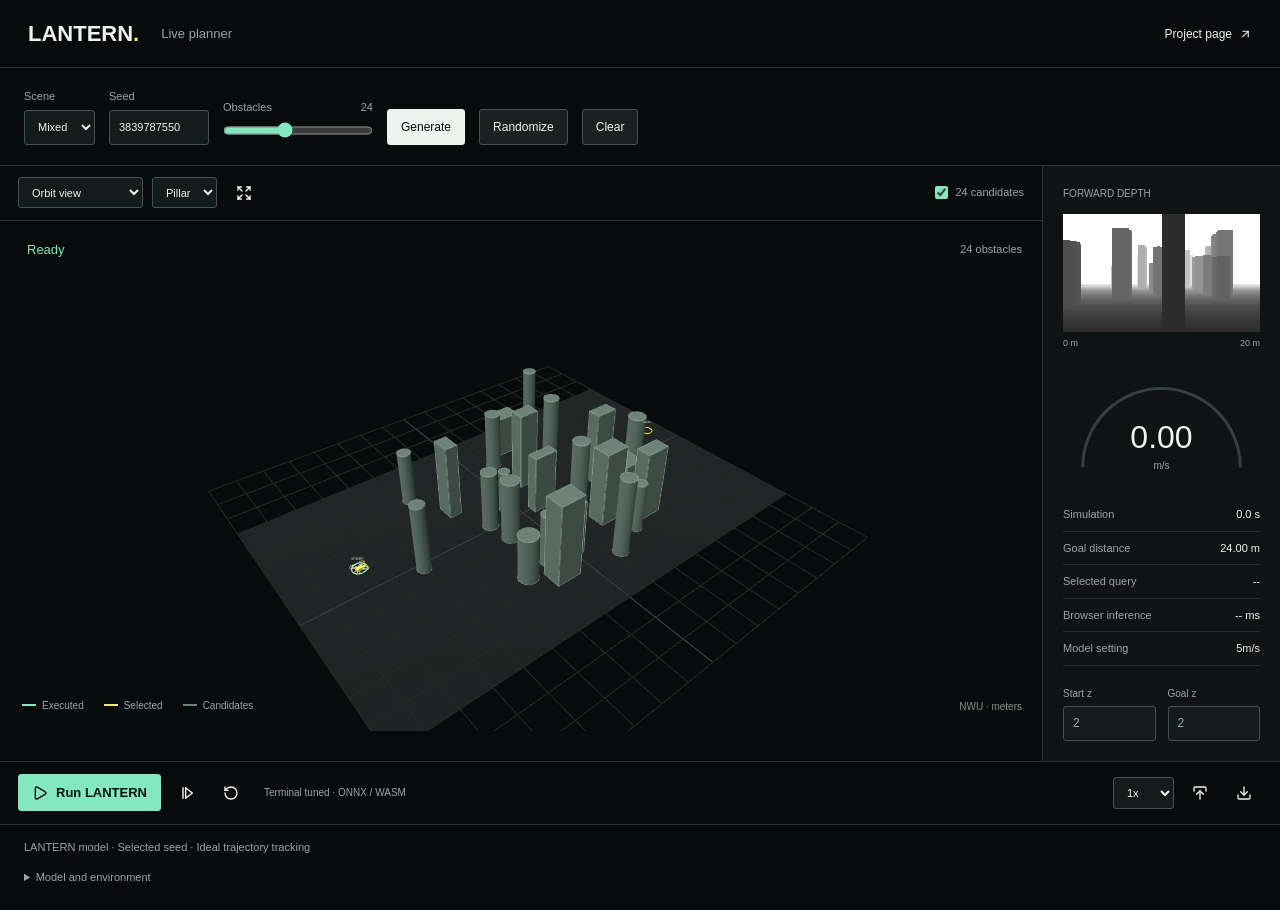
==== demo.html @ 8ce6b101 "Add anonymous LANTERN project page and live planner" ====
<!doctype html>
<html lang="en">
<head>
  <meta charset="utf-8">
  <meta name="viewport" content="width=device-width, initial-scale=1">
  <meta name="theme-color" content="#080b0b">
  <title>LANTERN | Live Planner</title>
  <link rel="icon" href="assets/favicon.png">
  <link rel="stylesheet" href="demo.css">
  <script type="importmap">{"imports":{"three":"./assets/vendor/three.module.js"}}</script>
  <script src="demo.js?v=compact-selected-20261112" type="module"></script>
</head>
<body>
  <header class="demo-header">
    <a href="index.html" target="_top">LANTERN<span>.</span></a>
    <span>Live planner</span>
    <a class="project-link" href="index.html#demo" target="_top">Project page <img src="assets/arrow-up-right.svg" alt=""></a>
  </header>
  <main class="sandbox">
    <div class="generator">
      <label>Scene<select id="scene-kind"><option value="pillar">Pillars</option><option value="box">Boxes</option><option value="wall">Walls</option><option value="mixed" selected>Mixed</option></select></label>
      <label class="seed-field">Seed<input id="scene-seed" type="number" min="0" max="4294967295" step="1" value="42"></label>
      <label class="count-field">Obstacles <output id="count-label" for="obstacle-count">24</output><input id="obstacle-count" type="range" min="0" max="60" step="1" value="24"></label>
      <button type="button" id="generate">Generate</button>
      <button type="button" id="randomize" title="Choose a seed screened by actual arrival and stopping" disabled>Randomize</button>
      <button type="button" id="clear">Clear</button>
    </div>
    <div class="workspace">
      <div class="scene-column">
        <div class="editor-bar">
          <label class="mode-field"><span class="sr-only">Edit mode</span><select id="edit-mode" aria-label="Edit mode"><option value="orbit">Orbit view</option><option value="add">Add obstacle</option><option value="move">Move object</option><option value="erase">Remove obstacle</option><option value="start">Set start</option><option value="goal">Set goal</option></select></label>
          <label id="shape-field"><span class="sr-only">Obstacle shape</span><select id="obstacle-shape" aria-label="Obstacle shape"><option value="pillar">Pillar</option><option value="box">Box</option><option value="wall">Wall</option></select></label>
          <button type="button" class="icon-button" id="top-view" aria-label="Top view" title="Top view"><img src="assets/expand.svg" alt=""></button>
          <label class="candidate-toggle"><input type="checkbox" id="show-candidates" checked>24 candidates</label>
        </div>
        <div id="viewport" aria-label="Editable obstacle scene" role="region">
          <div class="scene-label"><span id="run-status" role="status" aria-live="polite">Loading model...</span><span id="obstacle-total">24 obstacles</span></div>
          <div class="scene-legend"><span><i class="mint"></i>Executed</span><span><i class="yellow"></i>Selected</span><span><i class="gray"></i>Candidates</span></div>
          <div class="axis-label">NWU · meters</div>
          <div class="scene-error" id="scene-error" role="alert" hidden></div>
        </div>
      </div>
      <aside>
        <div class="depth-section"><h2>FORWARD DEPTH</h2><canvas id="depth" width="160" height="96" aria-label="Depth rendered from the current generated scene" role="img"></canvas><div class="depth-scale"><span>0 m</span><span>20 m</span></div></div>
        <div class="telemetry">
          <div class="speed-meter"><svg viewBox="0 0 200 118" aria-hidden="true"><path class="gauge-track" d="M 20 100 A 80 80 0 0 1 180 100"/><path id="speed-arc" d="M 20 100 A 80 80 0 0 1 180 100" pathLength="100"/></svg><p><strong id="speed">0.00</strong><span>m/s</span></p></div>
          <dl><div><dt>Simulation</dt><dd><span id="sim-time">0.0</span> s</dd></div><div><dt>Goal distance</dt><dd><span id="goal-distance">24.00</span> m</dd></div><div><dt>Selected query</dt><dd id="selected-query">--</dd></div><div><dt>Browser inference</dt><dd><span id="inference-ms">--</span> ms</dd></div><div><dt>Model setting</dt><dd>5m/s</dd></div></dl>
        </div>
        <div class="height-fields"><label>Start z<input id="start-height" type="number" min=".3" max="6" step=".1" value="2"></label><label>Goal z<input id="goal-height" type="number" min=".3" max="6" step=".1" value="2"></label></div>
      </aside>
    </div>
    <div class="run-bar">
      <button class="run-button" id="run" type="button" disabled><img src="assets/play.svg" alt=""><span>Run LANTERN</span></button>
      <button type="button" class="icon-button" id="step" aria-label="Advance one planning step" title="Advance one planning step" disabled><img src="assets/step-forward.svg" alt=""></button>
      <button type="button" class="icon-button" id="reset" aria-label="Reset run" title="Reset run"><img src="assets/rotate-ccw.svg" alt=""></button>
      <span class="model-label" id="model-label">Model loading</span>
      <label class="rate-field"><span class="sr-only">Simulation rate</span><select id="simulation-rate" aria-label="Simulation rate"><option value=".5">0.5x</option><option value="1" selected>1x</option><option value="2">2x</option></select></label>
      <button type="button" class="icon-button" id="import" aria-label="Import scene" title="Import scene"><img class="upload-icon" src="assets/download.svg" alt=""></button>
      <input id="scene-file" type="file" accept=".json,application/json" hidden>
      <button type="button" class="icon-button" id="export" aria-label="Download scene and run" title="Download scene and run"><img src="assets/download.svg" alt=""></button>
    </div>
  </main>
  <p class="sandbox-note">LANTERN model · <span id="scene-selection">Custom scene</span> · Ideal trajectory tracking</p>
  <details class="model-details"><summary>Model and environment</summary>
    <p>Randomize uses success-screened demo seeds. Other obstacle counts are screened with live inference before display. These selected examples are separate from the paper's benchmarks. Manually entered seeds and edited scenes are unscreened.</p>
    <p>The publication weights run locally with web terminal tuning in ONNX Runtime Web. Terminal queries retain the 5 m / 2 m activation range and use zero control residual. Each step renders a new 160 x 96 axial-depth image (90 x 60 degree field of view, 20 m range) and predicts 24 trajectory endpoints and costs. The minimum predicted cost selects the executable quintic curve. The scene is editable; no recorded flight is used.</p>
    <p>Tracking follows the analytic trajectory reference at 10 Hz, without rigid-body dynamics, sensor noise or transport delay. Collision uses a 0.22 m vehicle radius. Arrival requires 3D error at most 0.1 m and speed at most 0.2m/s for 0.5 s. Runs stop on collision, scene exit or a 40 s timeout. These interactive scenes are separate from the paper's physical simulation and evaluation results.</p>
    <p>Checkpoint SHA-256: <code>9707db065961831e109527476ceb8eb78164b16fd3e5cf58875189e066dae13b</code></p>
    <a href="assets/planner-metadata.json" target="_blank" rel="noopener">Model metadata</a>
  </details>
  <noscript>JavaScript is required to run the planner.</noscript>
</body>
</html>
---- demo.css ----
:root{color-scheme:dark;--bg:#080b0b;--panel:#0f1313;--line:#293131;--muted:#9aa5a5;--text:#eff2ee;--mint:#83e7c0;--yellow:#f3e86a}
*{box-sizing:border-box}
body{margin:0;background:var(--bg);color:var(--text);font:13px/1.5 Arial,Helvetica,sans-serif;letter-spacing:0}
button,input,select{font:inherit;color:inherit;letter-spacing:0}
button,select{cursor:pointer}
button{border:1px solid #475353;background:#192121;border-radius:3px;padding:8px 13px;min-height:36px}
button:hover{background:#273131;border-color:#a1b0ab}
button:disabled{opacity:.4;cursor:wait}
button:focus-visible,select:focus-visible,input:focus-visible,a:focus-visible{outline:2px solid var(--yellow);outline-offset:3px}
select,input[type=number]{background:#131b1b;border:1px solid #475353;border-radius:3px;padding:7px 9px;min-height:35px;max-width:100%}
input[type=range],input[type=checkbox]{accent-color:var(--mint)}
input[type=range]{width:100%;margin:0;height:19px}
a{color:inherit;text-decoration:none}
img{width:16px;height:16px}
.demo-header{height:68px;display:flex;align-items:center;gap:22px;padding-inline:28px;border-bottom:1px solid var(--line)}
.demo-header>a:first-child{font-size:22px;font-weight:bold}
.demo-header>a:first-child span{color:var(--yellow)}
.demo-header>span{color:var(--muted)}
.project-link{margin-left:auto;display:flex;gap:7px;align-items:center;font-size:12px}
.project-link img{width:13px}
.sandbox{max-width:1600px;margin:auto}
.generator{padding:20px 24px;display:flex;gap:14px;align-items:end;border-bottom:1px solid var(--line)}
.generator label{display:flex;flex-direction:column;gap:5px;font-size:11px;color:var(--muted)}
.generator select,.generator input{color:var(--text)}
.seed-field{width:100px}
.count-field{width:150px;display:grid!important;grid-template-columns:1fr auto}
.count-field input{grid-column:1/3;margin-bottom:5px}
.generator button{font-size:12px}
#generate{background:var(--text);border-color:var(--text);color:#080b0b}
.workspace{display:grid;grid-template-columns:minmax(0,1fr) 238px}
.scene-column{min-width:0}
.editor-bar{height:55px;padding:9px 18px;display:flex;align-items:center;gap:9px;border-bottom:1px solid var(--line)}
.editor-bar select{font-size:11px;padding-block:5px;min-height:31px}
.candidate-toggle{margin-left:auto;white-space:nowrap;color:var(--muted);font-size:11px;display:flex;align-items:center;gap:5px}
.icon-button{width:36px;height:36px;min-height:36px;padding:9px;display:grid;place-items:center;flex:none;background:transparent;border-color:transparent}
.icon-button:hover{border-color:#475353}
.icon-button img{display:block}
#viewport{height:510px;position:relative;overflow:hidden;touch-action:none;background:#080b0b}
#viewport>canvas{display:block;width:100%;height:100%;position:absolute;inset:0}
.scene-label{position:absolute;left:20px;right:20px;top:16px;display:flex;justify-content:space-between;align-items:center;gap:12px;z-index:1;pointer-events:none}
#run-status{background:#080b0bdd;padding:3px 7px;color:var(--mint)}
#run-status[data-result=collision],#run-status[data-result=error]{color:#ff9b91}
#obstacle-total{color:var(--muted);font-size:11px}
.scene-legend{position:absolute;left:22px;bottom:18px;display:flex;gap:20px;z-index:1;font-size:10px;color:var(--muted);pointer-events:none}
.scene-legend span{display:flex;align-items:center;gap:6px}
.scene-legend i{display:inline-block;width:14px;height:2px}
.mint{background:var(--mint)}.yellow{background:var(--yellow)}.gray{background:#727f7b}
.axis-label{position:absolute;right:20px;bottom:17px;color:#84928c;font-size:10px;pointer-events:none}
.scene-error{position:absolute;left:20px;right:20px;top:70px;padding:15px;background:#2e1b18;border:1px solid #955e54;color:#ffd9d3;z-index:2;overflow-wrap:anywhere}
aside{background:var(--panel);border-left:1px solid var(--line);padding:20px;display:flex;flex-direction:column}
h2{font-size:10px;font-weight:400;color:var(--muted);margin:0 0 13px;letter-spacing:0}
#depth{display:block;width:100%;height:auto;aspect-ratio:5/3;image-rendering:pixelated;background:#000}
.depth-scale{display:flex;justify-content:space-between;font-size:9px;color:var(--muted);margin-top:5px}
.speed-meter{position:relative;height:122px;margin-top:18px}
.speed-meter svg{width:100%;height:118px}
.speed-meter path{fill:none;stroke-width:3}
.gauge-track{stroke:#354140}
#speed-arc{stroke:var(--mint);stroke-dasharray:0 100}
.speed-meter p{position:absolute;inset:52px 0 auto;margin:0;text-align:center}
.speed-meter strong{display:block;font-size:32px;line-height:1.1;font-weight:400;font-variant-numeric:tabular-nums}
.speed-meter p span{font-size:10px;color:var(--muted)}
dl{margin:8px 0 0;font-size:11px}
dl>div{display:flex;justify-content:space-between;align-items:baseline;gap:5px;padding:8px 0;border-bottom:1px solid #252e2c}
dt{color:var(--muted)}dd{margin:0;font-variant-numeric:tabular-nums}
.height-fields{margin-top:auto;padding-top:20px;display:flex;gap:12px}
.height-fields label{display:flex;flex:1;min-width:0;flex-direction:column;gap:5px;font-size:10px;color:var(--muted)}
.height-fields input{width:100%;font-size:12px}
.run-bar{border-top:1px solid var(--line);border-bottom:1px solid var(--line);min-height:64px;padding:12px 18px;display:flex;align-items:center;gap:8px}
.run-button{display:flex;align-items:center;gap:8px;background:var(--mint);color:#07110d;border-color:var(--mint);font-weight:bold;min-width:141px;justify-content:center}
.run-button:hover{background:#a2f4d7}
.run-button img{filter:invert(1)}
.model-label{font-size:10px;color:var(--muted);margin-left:7px}
.rate-field{margin-left:auto}
.rate-field select{font-size:11px;min-height:32px}
.upload-icon{transform:rotate(180deg)}
#step img{filter:invert(1)}
.sandbox-note{margin:14px 24px;color:var(--muted);font-size:11px}
.model-details{margin:0 24px 24px;color:var(--muted);max-width:900px;font-size:11px}
.model-details summary{cursor:pointer;width:fit-content}
.model-details p{line-height:1.8}
.model-details code{overflow-wrap:anywhere;font-size:10px}
.model-details a{text-decoration:underline}
.sr-only{position:absolute;width:1px;height:1px;padding:0;margin:-1px;overflow:hidden;clip:rect(0,0,0,0);white-space:nowrap;border:0}
body.embedded .demo-header{display:none}
body.embedded #viewport{height:475px}
@media(min-width:1600px){#viewport{height:620px}}
@media(max-width:800px){
  .workspace{grid-template-columns:minmax(0,1fr) 190px}
  aside{padding:15px}.generator{padding:16px;gap:10px;flex-wrap:wrap}
  .count-field{width:130px}.model-label{max-width:180px}
  .editor-bar{padding-inline:10px;gap:4px}.candidate-toggle{font-size:10px;gap:2px}
}
@media(max-width:600px){
  .demo-header{height:58px;padding-inline:16px;gap:13px}
  .demo-header>a:first-child{font-size:19px}.demo-header>span{font-size:11px}.project-link{font-size:10px}
  .generator{gap:10px;padding:14px}.generator label{font-size:10px}
  .generator select{font-size:12px}.seed-field{width:85px}.count-field{width:112px}
  .generator button{padding:7px 13px;min-height:33px;font-size:11px}
  .workspace{grid-template-columns:1fr}
  #viewport,body.embedded #viewport{height:350px}
  .editor-bar{height:53px;padding:8px 10px;flex-wrap:nowrap}
  .editor-bar select{max-width:127px;font-size:10px;padding-inline:5px}
  #shape-field select{max-width:72px}.editor-bar .icon-button{width:29px;min-height:29px;height:29px;padding:6px}
  .candidate-toggle{font-size:9px;gap:1px}.candidate-toggle input{width:12px;height:12px}
  .scene-label{left:12px;right:12px;top:12px;font-size:11px}.scene-legend{left:15px;gap:12px;font-size:9px;bottom:14px}.axis-label{right:12px;font-size:8px;bottom:13px}
  aside{border-left:0;border-top:1px solid var(--line);display:grid;grid-template-columns:1fr 1fr;gap:12px 20px;padding:16px}
  .depth-section{grid-column:1;grid-row:1}.telemetry{grid-column:2;grid-row:1/3;min-width:0}
  h2{font-size:9px;margin-bottom:10px}
  .speed-meter{margin-top:-7px;height:87px}.speed-meter svg{height:82px}
  .speed-meter p{top:32px}.speed-meter strong{font-size:25px}.speed-meter p span{font-size:9px}
  dl{font-size:9px;margin-top:0}dl>div{padding:5px 0}.height-fields{grid-column:1;grid-row:2;gap:9px;padding-top:0;margin-top:0;align-self:end}
  .height-fields input{min-height:29px;padding:4px 6px;font-size:11px}
  .run-bar{padding:10px;gap:4px;flex-wrap:wrap}.run-button{font-size:11px;min-width:126px;padding-inline:9px}
  .run-bar .icon-button{width:31px;height:33px;min-height:33px;padding:7px}
  .model-label{order:5;width:100%;max-width:none;margin-left:3px;padding-top:5px;font-size:9px}
  .rate-field select{padding-inline:5px;min-height:30px;font-size:10px}
  .sandbox-note{margin:12px 14px;font-size:10px}.model-details{margin-inline:14px;font-size:10px}
}
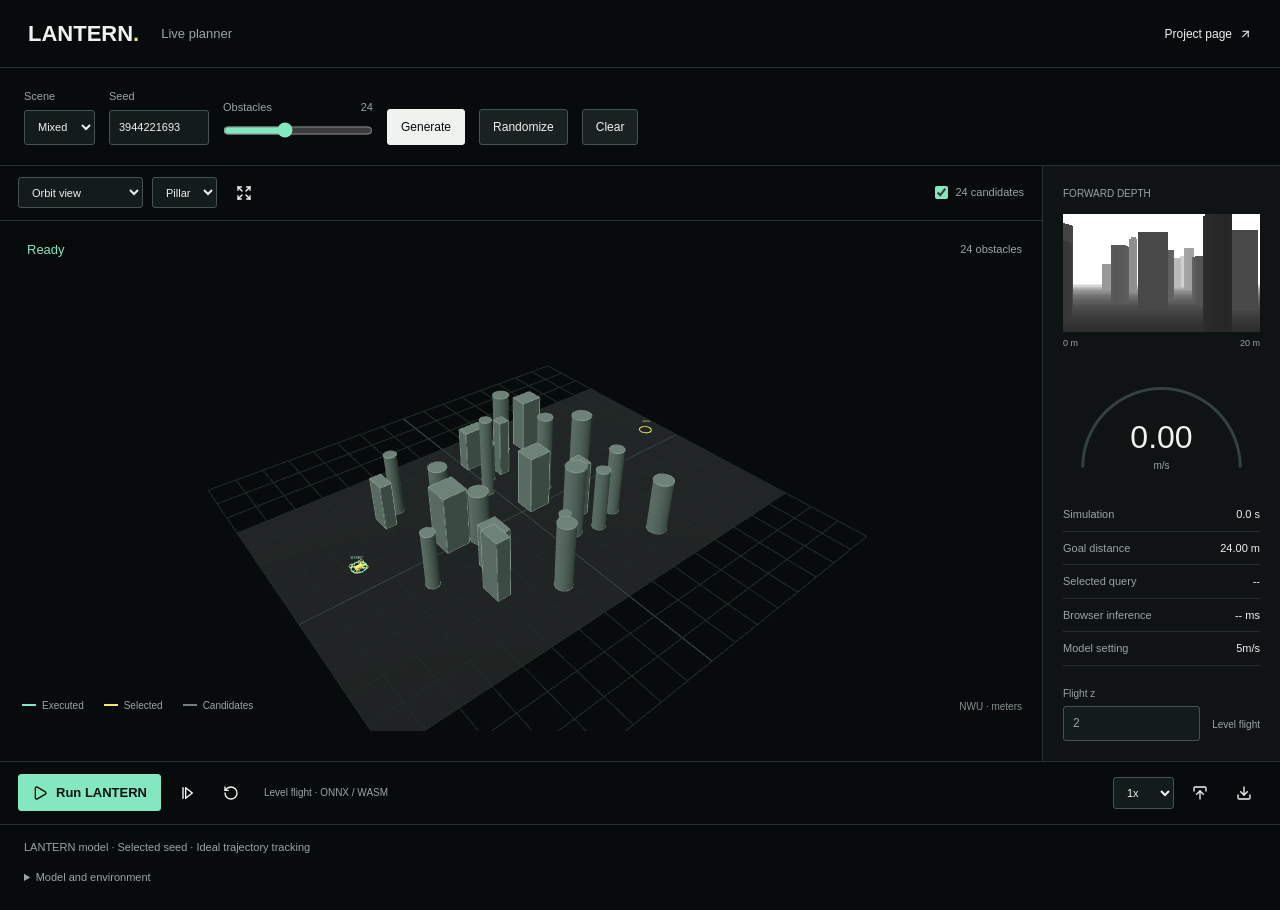
==== commit 6eafb91d: "Constrain demo to level flight and smooth precise goal stops" ====
--- a/demo.html
+++ b/demo.html
@@ -8,7 +8,7 @@
   <link rel="icon" href="assets/favicon.png">
   <link rel="stylesheet" href="demo.css">
   <script type="importmap">{"imports":{"three":"./assets/vendor/three.module.js"}}</script>
-  <script src="demo.js?v=compact-selected-20261112" type="module"></script>
+  <script src="demo.js?v=level-terminal-20261113" type="module"></script>
 </head>
 <body>
   <header class="demo-header">
@@ -46,7 +46,7 @@
           <div class="speed-meter"><svg viewBox="0 0 200 118" aria-hidden="true"><path class="gauge-track" d="M 20 100 A 80 80 0 0 1 180 100"/><path id="speed-arc" d="M 20 100 A 80 80 0 0 1 180 100" pathLength="100"/></svg><p><strong id="speed">0.00</strong><span>m/s</span></p></div>
           <dl><div><dt>Simulation</dt><dd><span id="sim-time">0.0</span> s</dd></div><div><dt>Goal distance</dt><dd><span id="goal-distance">24.00</span> m</dd></div><div><dt>Selected query</dt><dd id="selected-query">--</dd></div><div><dt>Browser inference</dt><dd><span id="inference-ms">--</span> ms</dd></div><div><dt>Model setting</dt><dd>5m/s</dd></div></dl>
         </div>
-        <div class="height-fields"><label>Start z<input id="start-height" type="number" min=".3" max="6" step=".1" value="2"></label><label>Goal z<input id="goal-height" type="number" min=".3" max="6" step=".1" value="2"></label></div>
+        <div class="height-fields"><label>Flight z<input id="flight-height" type="number" min=".5" max="2.5" step=".1" value="2"></label><span>Level flight</span></div>
       </aside>
     </div>
     <div class="run-bar">
@@ -62,8 +62,9 @@
   </main>
   <p class="sandbox-note">LANTERN model · <span id="scene-selection">Custom scene</span> · Ideal trajectory tracking</p>
   <details class="model-details"><summary>Model and environment</summary>
-    <p>Randomize uses success-screened demo seeds. Other obstacle counts are screened with live inference before display. These selected examples are separate from the paper's benchmarks. Manually entered seeds and edited scenes are unscreened.</p>
-    <p>The publication weights run locally with web terminal tuning in ONNX Runtime Web. Terminal queries retain the 5 m / 2 m activation range and use zero control residual. Each step renders a new 160 x 96 axial-depth image (90 x 60 degree field of view, 20 m range) and predicts 24 trajectory endpoints and costs. The minimum predicted cost selects the executable quintic curve. The scene is editable; no recorded flight is used.</p>
+    <p>Randomize uses demo seeds screened for fixed-height flight, precise stopping, a final approach without loops, and a total path at most 1.35 times the start-to-goal distance. Other obstacle counts are screened with live inference before display. Manually entered seeds and edited scenes are unscreened. These selected examples are separate from the paper's benchmarks.</p>
+    <p>The publication weights run locally with web terminal tuning in ONNX Runtime Web. Each step renders a new 160 x 96 axial-depth image (90 x 60 degree field of view, 20 m range) and predicts 24 trajectory endpoints and costs. This level-flight demo projects candidates to the chosen height and ranks geometrically feasible candidates by predicted cost. Obstacle footprints are checked so the vehicle cannot fly over them.</p>
+    <p>A separate web execution controller checks a smooth quintic stop near the goal and follows it to rest when its path is clear. This controller uses the generated scene geometry; it is not part of the paper's learned planner. Its settings and seed selection are recorded in run exports. Flights are computed afresh, without recorded trajectories.</p>
     <p>Tracking follows the analytic trajectory reference at 10 Hz, without rigid-body dynamics, sensor noise or transport delay. Collision uses a 0.22 m vehicle radius. Arrival requires 3D error at most 0.1 m and speed at most 0.2m/s for 0.5 s. Runs stop on collision, scene exit or a 40 s timeout. These interactive scenes are separate from the paper's physical simulation and evaluation results.</p>
     <p>Checkpoint SHA-256: <code>9707db065961831e109527476ceb8eb78164b16fd3e5cf58875189e066dae13b</code></p>
     <a href="assets/planner-metadata.json" target="_blank" rel="noopener">Model metadata</a>
--- a/demo.css
+++ b/demo.css
@@ -65,6 +65,7 @@
 .height-fields{margin-top:auto;padding-top:20px;display:flex;gap:12px}
 .height-fields label{display:flex;flex:1;min-width:0;flex-direction:column;gap:5px;font-size:10px;color:var(--muted)}
 .height-fields input{width:100%;font-size:12px}
+.height-fields>span{align-self:flex-end;padding-bottom:9px;color:var(--muted);font-size:10px;white-space:nowrap}
 .run-bar{border-top:1px solid var(--line);border-bottom:1px solid var(--line);min-height:64px;padding:12px 18px;display:flex;align-items:center;gap:8px}
 .run-button{display:flex;align-items:center;gap:8px;background:var(--mint);color:#07110d;border-color:var(--mint);font-weight:bold;min-width:141px;justify-content:center}
 .run-button:hover{background:#a2f4d7}
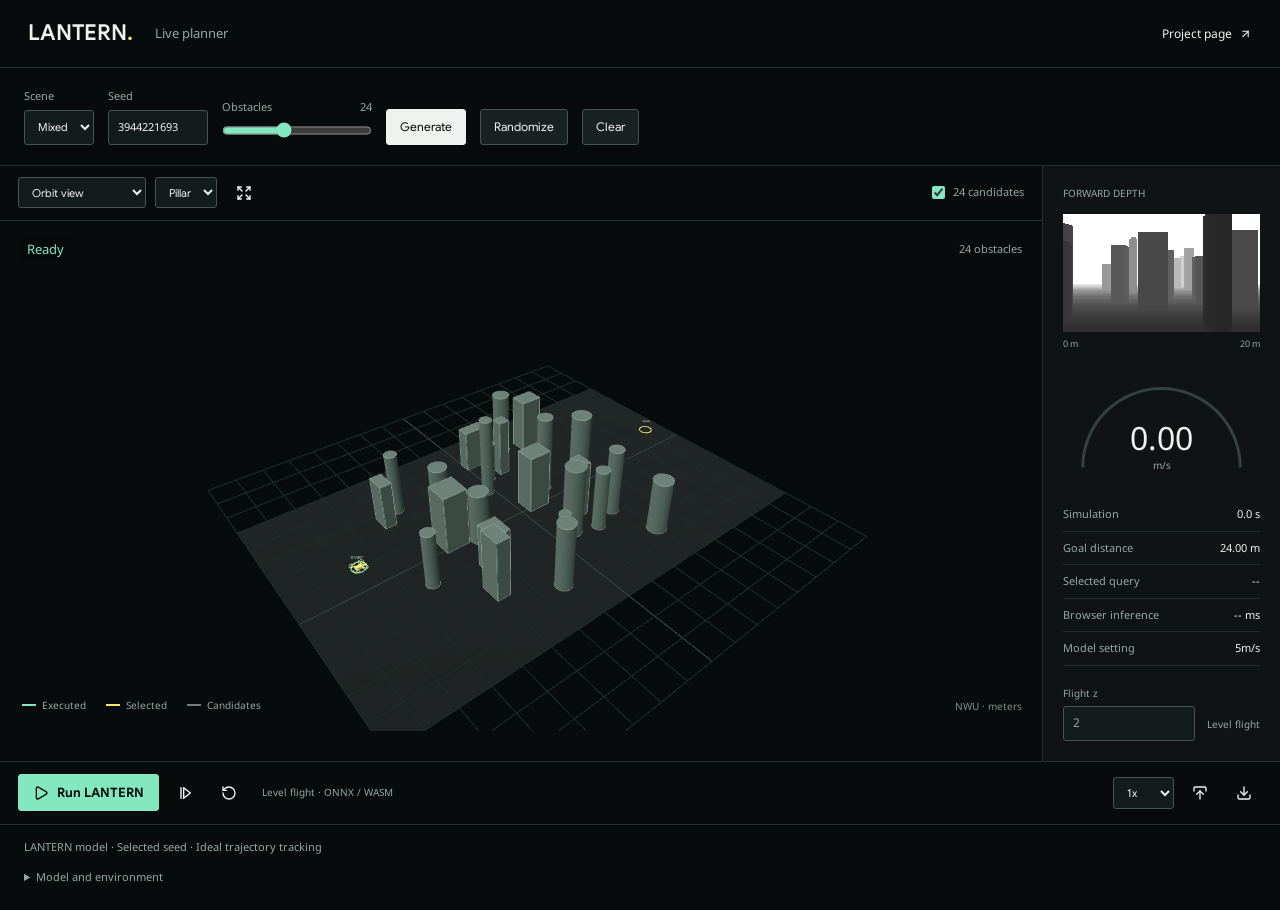
==== commit 97fd80bd: "Refine academic typography with local Google Sans and Noto Sans" ====
--- a/demo.html
+++ b/demo.html
@@ -6,7 +6,8 @@
   <meta name="theme-color" content="#080b0b">
   <title>LANTERN | Live Planner</title>
   <link rel="icon" href="assets/favicon.png">
-  <link rel="stylesheet" href="demo.css">
+  <link rel="stylesheet" href="assets/fonts.css?v=type-20261113">
+  <link rel="stylesheet" href="demo.css?v=type-20261113">
   <script type="importmap">{"imports":{"three":"./assets/vendor/three.module.js"}}</script>
   <script src="demo.js?v=level-terminal-20261113" type="module"></script>
 </head>
--- a/assets/fonts.css
+++ b/assets/fonts.css
@@ -0,0 +1,14 @@
+@font-face {
+  font-family: "Google Sans";
+  font-style: normal;
+  font-weight: 400 700;
+  font-display: swap;
+  src: url("fonts/google-sans-latin.woff2") format("woff2");
+}
+@font-face {
+  font-family: "Noto Sans";
+  font-style: normal;
+  font-weight: 400 700;
+  font-display: swap;
+  src: url("fonts/noto-sans-latin.woff2") format("woff2");
+}
--- a/demo.css
+++ b/demo.css
@@ -1,8 +1,8 @@
 :root{color-scheme:dark;--bg:#080b0b;--panel:#0f1313;--line:#293131;--muted:#9aa5a5;--text:#eff2ee;--mint:#83e7c0;--yellow:#f3e86a}
 *{box-sizing:border-box}
-body{margin:0;background:var(--bg);color:var(--text);font:13px/1.5 Arial,Helvetica,sans-serif;letter-spacing:0}
+body{margin:0;background:var(--bg);color:var(--text);font:13px/1.5 "Noto Sans",sans-serif;letter-spacing:0;-webkit-font-smoothing:antialiased}
 button,input,select{font:inherit;color:inherit;letter-spacing:0}
-button,select{cursor:pointer}
+button,select{cursor:pointer;font-family:"Google Sans","Noto Sans",sans-serif}
 button{border:1px solid #475353;background:#192121;border-radius:3px;padding:8px 13px;min-height:36px}
 button:hover{background:#273131;border-color:#a1b0ab}
 button:disabled{opacity:.4;cursor:wait}
@@ -13,7 +13,7 @@
 a{color:inherit;text-decoration:none}
 img{width:16px;height:16px}
 .demo-header{height:68px;display:flex;align-items:center;gap:22px;padding-inline:28px;border-bottom:1px solid var(--line)}
-.demo-header>a:first-child{font-size:22px;font-weight:bold}
+.demo-header>a:first-child{font:600 22px/1.2 "Google Sans","Noto Sans",sans-serif}
 .demo-header>a:first-child span{color:var(--yellow)}
 .demo-header>span{color:var(--muted)}
 .project-link{margin-left:auto;display:flex;gap:7px;align-items:center;font-size:12px}
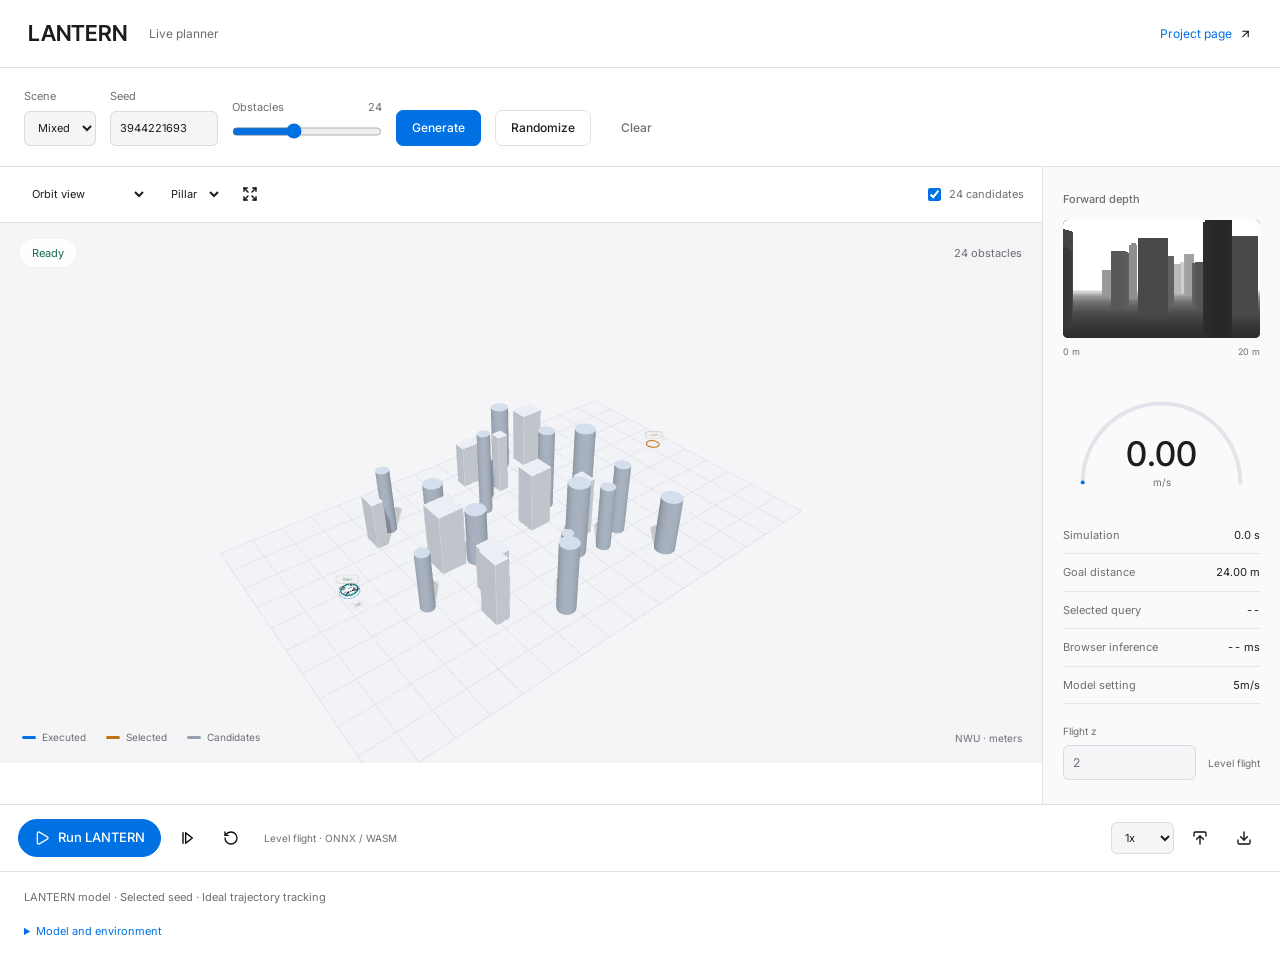
==== commit fa24266c: "Restyle live planner with light materials, soft shadows and refined controls" ====
--- a/demo.html
+++ b/demo.html
@@ -3,17 +3,18 @@
 <head>
   <meta charset="utf-8">
   <meta name="viewport" content="width=device-width, initial-scale=1">
-  <meta name="theme-color" content="#080b0b">
+  <meta name="theme-color" content="#f5f5f7">
   <title>LANTERN | Live Planner</title>
   <link rel="icon" href="assets/favicon.png">
-  <link rel="stylesheet" href="assets/fonts.css?v=type-20261113">
-  <link rel="stylesheet" href="demo.css?v=type-20261113">
+  <link rel="preload" href="assets/fonts/inter-latin.woff2" as="font" type="font/woff2" crossorigin>
+  <link rel="stylesheet" href="assets/project-fonts.css?v=studio-20261114">
+  <link rel="stylesheet" href="demo.css?v=studio-demo-20261114">
   <script type="importmap">{"imports":{"three":"./assets/vendor/three.module.js"}}</script>
-  <script src="demo.js?v=level-terminal-20261113" type="module"></script>
+  <script src="demo.js?v=studio-demo-20261114" type="module"></script>
 </head>
 <body>
   <header class="demo-header">
-    <a href="index.html" target="_top">LANTERN<span>.</span></a>
+    <a href="index.html" target="_top">LANTERN</a>
     <span>Live planner</span>
     <a class="project-link" href="index.html#demo" target="_top">Project page <img src="assets/arrow-up-right.svg" alt=""></a>
   </header>
@@ -36,13 +37,13 @@
         </div>
         <div id="viewport" aria-label="Editable obstacle scene" role="region">
           <div class="scene-label"><span id="run-status" role="status" aria-live="polite">Loading model...</span><span id="obstacle-total">24 obstacles</span></div>
-          <div class="scene-legend"><span><i class="mint"></i>Executed</span><span><i class="yellow"></i>Selected</span><span><i class="gray"></i>Candidates</span></div>
+          <div class="scene-legend"><span><i class="executed"></i>Executed</span><span><i class="selected"></i>Selected</span><span><i class="gray"></i>Candidates</span></div>
           <div class="axis-label">NWU · meters</div>
           <div class="scene-error" id="scene-error" role="alert" hidden></div>
         </div>
       </div>
       <aside>
-        <div class="depth-section"><h2>FORWARD DEPTH</h2><canvas id="depth" width="160" height="96" aria-label="Depth rendered from the current generated scene" role="img"></canvas><div class="depth-scale"><span>0 m</span><span>20 m</span></div></div>
+        <div class="depth-section"><h2>Forward depth</h2><canvas id="depth" width="160" height="96" aria-label="Depth rendered from the current generated scene" role="img"></canvas><div class="depth-scale"><span>0 m</span><span>20 m</span></div></div>
         <div class="telemetry">
           <div class="speed-meter"><svg viewBox="0 0 200 118" aria-hidden="true"><path class="gauge-track" d="M 20 100 A 80 80 0 0 1 180 100"/><path id="speed-arc" d="M 20 100 A 80 80 0 0 1 180 100" pathLength="100"/></svg><p><strong id="speed">0.00</strong><span>m/s</span></p></div>
           <dl><div><dt>Simulation</dt><dd><span id="sim-time">0.0</span> s</dd></div><div><dt>Goal distance</dt><dd><span id="goal-distance">24.00</span> m</dd></div><div><dt>Selected query</dt><dd id="selected-query">--</dd></div><div><dt>Browser inference</dt><dd><span id="inference-ms">--</span> ms</dd></div><div><dt>Model setting</dt><dd>5m/s</dd></div></dl>
--- a/assets/project-fonts.css
+++ b/assets/project-fonts.css
@@ -0,0 +1,14 @@
+@font-face {
+  font-family: "Inter";
+  font-style: normal;
+  font-weight: 400 700;
+  font-display: swap;
+  src: url("fonts/inter-latin.woff2") format("woff2");
+}
+@font-face {
+  font-family: "Inter Tight";
+  font-style: normal;
+  font-weight: 500 700;
+  font-display: swap;
+  src: url("fonts/inter-tight-latin.woff2") format("woff2");
+}
--- a/demo.css
+++ b/demo.css
@@ -1,119 +1,147 @@
-:root{color-scheme:dark;--bg:#080b0b;--panel:#0f1313;--line:#293131;--muted:#9aa5a5;--text:#eff2ee;--mint:#83e7c0;--yellow:#f3e86a}
-*{box-sizing:border-box}
-body{margin:0;background:var(--bg);color:var(--text);font:13px/1.5 "Noto Sans",sans-serif;letter-spacing:0;-webkit-font-smoothing:antialiased}
-button,input,select{font:inherit;color:inherit;letter-spacing:0}
-button,select{cursor:pointer;font-family:"Google Sans","Noto Sans",sans-serif}
-button{border:1px solid #475353;background:#192121;border-radius:3px;padding:8px 13px;min-height:36px}
-button:hover{background:#273131;border-color:#a1b0ab}
-button:disabled{opacity:.4;cursor:wait}
-button:focus-visible,select:focus-visible,input:focus-visible,a:focus-visible{outline:2px solid var(--yellow);outline-offset:3px}
-select,input[type=number]{background:#131b1b;border:1px solid #475353;border-radius:3px;padding:7px 9px;min-height:35px;max-width:100%}
-input[type=range],input[type=checkbox]{accent-color:var(--mint)}
-input[type=range]{width:100%;margin:0;height:19px}
-a{color:inherit;text-decoration:none}
-img{width:16px;height:16px}
-.demo-header{height:68px;display:flex;align-items:center;gap:22px;padding-inline:28px;border-bottom:1px solid var(--line)}
-.demo-header>a:first-child{font:600 22px/1.2 "Google Sans","Noto Sans",sans-serif}
-.demo-header>a:first-child span{color:var(--yellow)}
-.demo-header>span{color:var(--muted)}
-.project-link{margin-left:auto;display:flex;gap:7px;align-items:center;font-size:12px}
-.project-link img{width:13px}
-.sandbox{max-width:1600px;margin:auto}
-.generator{padding:20px 24px;display:flex;gap:14px;align-items:end;border-bottom:1px solid var(--line)}
-.generator label{display:flex;flex-direction:column;gap:5px;font-size:11px;color:var(--muted)}
-.generator select,.generator input{color:var(--text)}
-.seed-field{width:100px}
-.count-field{width:150px;display:grid!important;grid-template-columns:1fr auto}
-.count-field input{grid-column:1/3;margin-bottom:5px}
-.generator button{font-size:12px}
-#generate{background:var(--text);border-color:var(--text);color:#080b0b}
-.workspace{display:grid;grid-template-columns:minmax(0,1fr) 238px}
-.scene-column{min-width:0}
-.editor-bar{height:55px;padding:9px 18px;display:flex;align-items:center;gap:9px;border-bottom:1px solid var(--line)}
-.editor-bar select{font-size:11px;padding-block:5px;min-height:31px}
-.candidate-toggle{margin-left:auto;white-space:nowrap;color:var(--muted);font-size:11px;display:flex;align-items:center;gap:5px}
-.icon-button{width:36px;height:36px;min-height:36px;padding:9px;display:grid;place-items:center;flex:none;background:transparent;border-color:transparent}
-.icon-button:hover{border-color:#475353}
-.icon-button img{display:block}
-#viewport{height:510px;position:relative;overflow:hidden;touch-action:none;background:#080b0b}
-#viewport>canvas{display:block;width:100%;height:100%;position:absolute;inset:0}
-.scene-label{position:absolute;left:20px;right:20px;top:16px;display:flex;justify-content:space-between;align-items:center;gap:12px;z-index:1;pointer-events:none}
-#run-status{background:#080b0bdd;padding:3px 7px;color:var(--mint)}
-#run-status[data-result=collision],#run-status[data-result=error]{color:#ff9b91}
-#obstacle-total{color:var(--muted);font-size:11px}
-.scene-legend{position:absolute;left:22px;bottom:18px;display:flex;gap:20px;z-index:1;font-size:10px;color:var(--muted);pointer-events:none}
-.scene-legend span{display:flex;align-items:center;gap:6px}
-.scene-legend i{display:inline-block;width:14px;height:2px}
-.mint{background:var(--mint)}.yellow{background:var(--yellow)}.gray{background:#727f7b}
-.axis-label{position:absolute;right:20px;bottom:17px;color:#84928c;font-size:10px;pointer-events:none}
-.scene-error{position:absolute;left:20px;right:20px;top:70px;padding:15px;background:#2e1b18;border:1px solid #955e54;color:#ffd9d3;z-index:2;overflow-wrap:anywhere}
-aside{background:var(--panel);border-left:1px solid var(--line);padding:20px;display:flex;flex-direction:column}
-h2{font-size:10px;font-weight:400;color:var(--muted);margin:0 0 13px;letter-spacing:0}
-#depth{display:block;width:100%;height:auto;aspect-ratio:5/3;image-rendering:pixelated;background:#000}
-.depth-scale{display:flex;justify-content:space-between;font-size:9px;color:var(--muted);margin-top:5px}
-.speed-meter{position:relative;height:122px;margin-top:18px}
-.speed-meter svg{width:100%;height:118px}
-.speed-meter path{fill:none;stroke-width:3}
-.gauge-track{stroke:#354140}
-#speed-arc{stroke:var(--mint);stroke-dasharray:0 100}
-.speed-meter p{position:absolute;inset:52px 0 auto;margin:0;text-align:center}
-.speed-meter strong{display:block;font-size:32px;line-height:1.1;font-weight:400;font-variant-numeric:tabular-nums}
-.speed-meter p span{font-size:10px;color:var(--muted)}
-dl{margin:8px 0 0;font-size:11px}
-dl>div{display:flex;justify-content:space-between;align-items:baseline;gap:5px;padding:8px 0;border-bottom:1px solid #252e2c}
-dt{color:var(--muted)}dd{margin:0;font-variant-numeric:tabular-nums}
-.height-fields{margin-top:auto;padding-top:20px;display:flex;gap:12px}
-.height-fields label{display:flex;flex:1;min-width:0;flex-direction:column;gap:5px;font-size:10px;color:var(--muted)}
-.height-fields input{width:100%;font-size:12px}
-.height-fields>span{align-self:flex-end;padding-bottom:9px;color:var(--muted);font-size:10px;white-space:nowrap}
-.run-bar{border-top:1px solid var(--line);border-bottom:1px solid var(--line);min-height:64px;padding:12px 18px;display:flex;align-items:center;gap:8px}
-.run-button{display:flex;align-items:center;gap:8px;background:var(--mint);color:#07110d;border-color:var(--mint);font-weight:bold;min-width:141px;justify-content:center}
-.run-button:hover{background:#a2f4d7}
-.run-button img{filter:invert(1)}
-.model-label{font-size:10px;color:var(--muted);margin-left:7px}
-.rate-field{margin-left:auto}
-.rate-field select{font-size:11px;min-height:32px}
-.upload-icon{transform:rotate(180deg)}
-#step img{filter:invert(1)}
-.sandbox-note{margin:14px 24px;color:var(--muted);font-size:11px}
-.model-details{margin:0 24px 24px;color:var(--muted);max-width:900px;font-size:11px}
-.model-details summary{cursor:pointer;width:fit-content}
-.model-details p{line-height:1.8}
-.model-details code{overflow-wrap:anywhere;font-size:10px}
-.model-details a{text-decoration:underline}
-.sr-only{position:absolute;width:1px;height:1px;padding:0;margin:-1px;overflow:hidden;clip:rect(0,0,0,0);white-space:nowrap;border:0}
-body.embedded .demo-header{display:none}
-body.embedded #viewport{height:475px}
-@media(min-width:1600px){#viewport{height:620px}}
-@media(max-width:800px){
-  .workspace{grid-template-columns:minmax(0,1fr) 190px}
-  aside{padding:15px}.generator{padding:16px;gap:10px;flex-wrap:wrap}
-  .count-field{width:130px}.model-label{max-width:180px}
-  .editor-bar{padding-inline:10px;gap:4px}.candidate-toggle{font-size:10px;gap:2px}
+:root { color-scheme: light; --bg: #fff; --panel: #fafafa; --line: #e0e1e5; --muted: #6e6e73; --text: #1d1d1f; --blue: #0071e3; --amber: #bd7415; }
+* { box-sizing: border-box; letter-spacing: 0; }
+[hidden] { display: none !important; }
+body { margin: 0; background: var(--bg); color: var(--text); font: 13px/1.5 "Inter", "Helvetica Neue", sans-serif; -webkit-font-smoothing: antialiased; }
+button, input, select { font: inherit; color: inherit; touch-action: manipulation; }
+button, select { cursor: pointer; }
+button { border: 1px solid var(--line); background: #fff; border-radius: 7px; padding: 8px 15px; min-height: 36px; font-weight: 500; transition: background .15s, border-color .15s; }
+button:hover { background: #f0f1f4; border-color: #bec2c9; }
+button:disabled { opacity: .42; cursor: wait; }
+:focus-visible { outline: 2px solid var(--blue); outline-offset: 3px; }
+select, input[type=number] { background: #f5f5f7; border: 1px solid #d9dbe1; border-radius: 6px; padding: 7px 9px; min-height: 35px; max-width: 100%; }
+input[type=range], input[type=checkbox] { accent-color: var(--blue); }
+input[type=range] { width: 100%; margin: 0; height: 19px; }
+a { color: inherit; text-decoration: none; }
+img { width: 16px; height: 16px; filter: invert(1); }
+.demo-header { height: 68px; display: flex; align-items: center; gap: 22px; padding-inline: 28px; border-bottom: 1px solid var(--line); }
+.demo-header > a:first-child { font: 600 22px/1.2 "Inter Tight", sans-serif; }
+.demo-header > span { color: var(--muted); font-size: 12px; }
+.project-link { margin-left: auto; display: flex; gap: 7px; align-items: center; color: var(--blue); font-size: 12px; }
+.project-link img { width: 13px; }
+.sandbox { max-width: 1600px; margin: auto; }
+.generator { padding: 20px 24px; display: flex; gap: 14px; align-items: end; border-bottom: 1px solid var(--line); }
+.generator label { display: flex; flex-direction: column; gap: 6px; font-size: 11px; color: var(--muted); }
+.generator select, .generator input { color: var(--text); }
+.seed-field { width: 108px; }
+.count-field { width: 150px; display: grid !important; grid-template-columns: 1fr auto; }
+.count-field input { grid-column: 1/3; margin-bottom: 5px; }
+.generator button { font-size: 12px; }
+#generate { background: var(--blue); border-color: var(--blue); color: #fff; }
+#generate:hover { background: #0077ed; }
+#clear { border-color: transparent; color: var(--muted); }
+.workspace { display: grid; grid-template-columns: minmax(0,1fr) 238px; }
+.scene-column { min-width: 0; }
+.editor-bar { height: 56px; padding: 9px 18px; display: flex; align-items: center; gap: 9px; border-bottom: 1px solid var(--line); }
+.editor-bar select { font-size: 11px; padding-block: 5px; min-height: 31px; background: #fff; border-color: transparent; }
+.editor-bar select:hover { background: #f5f5f7; }
+.candidate-toggle { margin-left: auto; white-space: nowrap; color: var(--muted); font-size: 11px; display: flex; align-items: center; gap: 5px; }
+.icon-button { width: 36px; height: 36px; min-height: 36px; padding: 9px; display: grid; place-items: center; flex: none; background: transparent; border-color: transparent; }
+.icon-button:hover { border-color: var(--line); }
+.icon-button img { display: block; }
+#viewport { height: 540px; position: relative; overflow: hidden; touch-action: none; background: #f5f5f7; }
+#viewport > canvas { display: block; width: 100%; height: 100%; position: absolute; inset: 0; cursor: grab; }
+.scene-label { position: absolute; left: 20px; right: 20px; top: 16px; display: flex; justify-content: space-between; align-items: center; gap: 12px; z-index: 1; pointer-events: none; }
+#run-status { background: #ffffffdd; padding: 6px 12px; color: #186b52; border-radius: 999px; font-size: 11px; box-shadow: 0 1px 5px #00000005; backdrop-filter: blur(8px); }
+#run-status[data-result=collision], #run-status[data-result=error] { color: #b42318; }
+#obstacle-total { color: var(--muted); font-size: 11px; }
+.scene-legend { position: absolute; left: 22px; bottom: 18px; display: flex; gap: 20px; z-index: 1; font-size: 10px; color: var(--muted); pointer-events: none; }
+.scene-legend span { display: flex; align-items: center; gap: 6px; }
+.scene-legend i { display: inline-block; width: 14px; height: 3px; border-radius: 2px; }
+.executed { background: var(--blue); }
+.selected { background: var(--amber); }
+.gray { background: #94a0ae; }
+.axis-label { position: absolute; right: 20px; bottom: 17px; color: var(--muted); font-size: 10px; pointer-events: none; }
+.scene-error { position: absolute; left: 20px; right: 20px; top: 70px; padding: 15px; background: #fff0ef; border: 1px solid #e7aaa5; color: #a5241c; border-radius: 6px; z-index: 2; overflow-wrap: anywhere; }
+aside { background: var(--panel); border-left: 1px solid var(--line); padding: 24px 20px; display: flex; flex-direction: column; }
+h2 { font-size: 11px; font-weight: 500; color: var(--muted); margin: 0 0 13px; }
+#depth { display: block; width: 100%; height: auto; aspect-ratio: 5/3; image-rendering: pixelated; background: #000; border-radius: 5px; }
+.depth-scale { display: flex; justify-content: space-between; font-size: 9px; color: var(--muted); margin-top: 7px; }
+.speed-meter { position: relative; height: 122px; margin-top: 24px; }
+.speed-meter svg { width: 100%; height: 118px; }
+.speed-meter path { fill: none; stroke-width: 4; stroke-linecap: round; }
+.gauge-track { stroke: #e1e4ea; }
+#speed-arc { stroke: var(--blue); stroke-dasharray: 0 100; }
+.speed-meter p { position: absolute; inset: 52px 0 auto; margin: 0; text-align: center; }
+.speed-meter strong { display: block; font: 500 34px/1.1 "Inter Tight", sans-serif; font-variant-numeric: tabular-nums; }
+.speed-meter p span { font-size: 10px; color: var(--muted); }
+dl { margin: 12px 0 0; font-size: 11px; }
+dl > div { display: flex; justify-content: space-between; align-items: baseline; gap: 5px; padding: 10px 0; border-bottom: 1px solid #e6e7eb; }
+dt { color: var(--muted); }
+dd { margin: 0; font-variant-numeric: tabular-nums; }
+.height-fields { margin-top: auto; padding-top: 20px; display: flex; gap: 12px; }
+.height-fields label { display: flex; flex: 1; min-width: 0; flex-direction: column; gap: 6px; font-size: 10px; color: var(--muted); }
+.height-fields input { width: 100%; font-size: 12px; }
+.height-fields > span { align-self: flex-end; padding-bottom: 9px; color: var(--muted); font-size: 10px; white-space: nowrap; }
+.run-bar { border-top: 1px solid var(--line); border-bottom: 1px solid var(--line); min-height: 68px; padding: 12px 18px; display: flex; align-items: center; gap: 8px; }
+.run-button { display: flex; align-items: center; gap: 8px; background: var(--blue); color: #fff; border-color: var(--blue); border-radius: 999px; font-weight: 500; min-width: 141px; justify-content: center; }
+.run-button:hover { background: #0077ed; border-color: #0077ed; }
+.run-button img { filter: none; }
+#step img { filter: none; }
+.model-label { font-size: 10px; color: var(--muted); margin-left: 7px; }
+.rate-field { margin-left: auto; }
+.rate-field select { font-size: 11px; min-height: 32px; }
+.upload-icon { transform: rotate(180deg); }
+.sandbox-note { margin: 17px 24px; color: var(--muted); font-size: 11px; }
+.model-details { margin: 0 24px 24px; color: var(--muted); max-width: 900px; font-size: 11px; }
+.model-details summary { cursor: pointer; width: fit-content; min-height: 32px; color: var(--blue); }
+.model-details p { line-height: 1.8; }
+.model-details code { overflow-wrap: anywhere; font-size: 10px; }
+.model-details a { text-decoration: underline; }
+.sr-only { position: absolute; width: 1px; height: 1px; padding: 0; margin: -1px; overflow: hidden; clip: rect(0,0,0,0); white-space: nowrap; border: 0; }
+body.embedded .demo-header { display: none; }
+body.embedded #viewport { height: 510px; }
+@media (min-width:1600px) { #viewport { height: 620px; } }
+@media (max-width:800px) {
+  .workspace { grid-template-columns: minmax(0,1fr) 190px; }
+  aside { padding: 18px 15px; }
+  .generator { padding: 16px; gap: 10px; flex-wrap: wrap; }
+  .count-field { width: 130px; }
+  .model-label { max-width: 180px; }
+  .editor-bar { padding-inline: 10px; gap: 4px; }
+  .candidate-toggle { font-size: 10px; gap: 2px; }
 }
-@media(max-width:600px){
-  .demo-header{height:58px;padding-inline:16px;gap:13px}
-  .demo-header>a:first-child{font-size:19px}.demo-header>span{font-size:11px}.project-link{font-size:10px}
-  .generator{gap:10px;padding:14px}.generator label{font-size:10px}
-  .generator select{font-size:12px}.seed-field{width:85px}.count-field{width:112px}
-  .generator button{padding:7px 13px;min-height:33px;font-size:11px}
-  .workspace{grid-template-columns:1fr}
-  #viewport,body.embedded #viewport{height:350px}
-  .editor-bar{height:53px;padding:8px 10px;flex-wrap:nowrap}
-  .editor-bar select{max-width:127px;font-size:10px;padding-inline:5px}
-  #shape-field select{max-width:72px}.editor-bar .icon-button{width:29px;min-height:29px;height:29px;padding:6px}
-  .candidate-toggle{font-size:9px;gap:1px}.candidate-toggle input{width:12px;height:12px}
-  .scene-label{left:12px;right:12px;top:12px;font-size:11px}.scene-legend{left:15px;gap:12px;font-size:9px;bottom:14px}.axis-label{right:12px;font-size:8px;bottom:13px}
-  aside{border-left:0;border-top:1px solid var(--line);display:grid;grid-template-columns:1fr 1fr;gap:12px 20px;padding:16px}
-  .depth-section{grid-column:1;grid-row:1}.telemetry{grid-column:2;grid-row:1/3;min-width:0}
-  h2{font-size:9px;margin-bottom:10px}
-  .speed-meter{margin-top:-7px;height:87px}.speed-meter svg{height:82px}
-  .speed-meter p{top:32px}.speed-meter strong{font-size:25px}.speed-meter p span{font-size:9px}
-  dl{font-size:9px;margin-top:0}dl>div{padding:5px 0}.height-fields{grid-column:1;grid-row:2;gap:9px;padding-top:0;margin-top:0;align-self:end}
-  .height-fields input{min-height:29px;padding:4px 6px;font-size:11px}
-  .run-bar{padding:10px;gap:4px;flex-wrap:wrap}.run-button{font-size:11px;min-width:126px;padding-inline:9px}
-  .run-bar .icon-button{width:31px;height:33px;min-height:33px;padding:7px}
-  .model-label{order:5;width:100%;max-width:none;margin-left:3px;padding-top:5px;font-size:9px}
-  .rate-field select{padding-inline:5px;min-height:30px;font-size:10px}
-  .sandbox-note{margin:12px 14px;font-size:10px}.model-details{margin-inline:14px;font-size:10px}
+@media (max-width:600px) {
+  .demo-header { height: 58px; padding-inline: 16px; gap: 13px; }
+  .demo-header > a:first-child { font-size: 19px; }
+  .demo-header > span { font-size: 11px; }
+  .project-link { font-size: 10px; }
+  .generator { gap: 10px; padding: 14px; }
+  .generator label { font-size: 10px; }
+  .generator select { font-size: 12px; }
+  .seed-field { width: 85px; }
+  .count-field { width: 112px; }
+  .generator button { padding: 7px 13px; min-height: 33px; font-size: 11px; }
+  .workspace { grid-template-columns: 1fr; }
+  #viewport, body.embedded #viewport { height: 350px; }
+  .editor-bar { height: 53px; padding: 8px 10px; flex-wrap: nowrap; }
+  .editor-bar select { max-width: 127px; font-size: 10px; padding-inline: 5px; }
+  #shape-field select { max-width: 72px; }
+  .editor-bar .icon-button { width: 29px; min-height: 29px; height: 29px; padding: 6px; }
+  .candidate-toggle { font-size: 9px; gap: 1px; }
+  .candidate-toggle input { width: 12px; height: 12px; }
+  .scene-label { left: 12px; right: 12px; top: 12px; font-size: 11px; }
+  #run-status { font-size: 10px; padding: 5px 9px; }
+  .scene-legend { left: 15px; gap: 12px; font-size: 9px; bottom: 14px; }
+  .axis-label { right: 12px; font-size: 8px; bottom: 13px; }
+  aside { border-left: 0; border-top: 1px solid var(--line); display: grid; grid-template-columns: 1fr 1fr; gap: 12px 20px; padding: 16px; }
+  .depth-section { grid-column: 1; grid-row: 1; }
+  .telemetry { grid-column: 2; grid-row: 1/3; min-width: 0; }
+  h2 { font-size: 10px; margin-bottom: 10px; }
+  .speed-meter { margin-top: -7px; height: 87px; }
+  .speed-meter svg { height: 82px; }
+  .speed-meter p { top: 32px; }
+  .speed-meter strong { font-size: 27px; }
+  .speed-meter p span { font-size: 9px; }
+  dl { font-size: 9px; margin-top: 0; }
+  dl > div { padding: 5px 0; }
+  .height-fields { grid-column: 1; grid-row: 2; gap: 9px; padding-top: 0; margin-top: 0; align-self: end; }
+  .height-fields input { min-height: 29px; padding: 4px 6px; font-size: 11px; }
+  .run-bar { padding: 10px; gap: 4px; flex-wrap: wrap; }
+  .run-button { font-size: 11px; min-width: 126px; padding-inline: 9px; }
+  .run-bar .icon-button { width: 31px; height: 33px; min-height: 33px; padding: 7px; }
+  .model-label { order: 5; width: 100%; max-width: none; margin-left: 3px; padding-top: 5px; font-size: 9px; }
+  .rate-field select { padding-inline: 5px; min-height: 30px; font-size: 10px; }
+  .sandbox-note { margin: 12px 14px; font-size: 10px; }
+  .model-details { margin-inline: 14px; font-size: 10px; }
 }
+@media (prefers-reduced-motion:reduce) { * { transition: none !important; } }
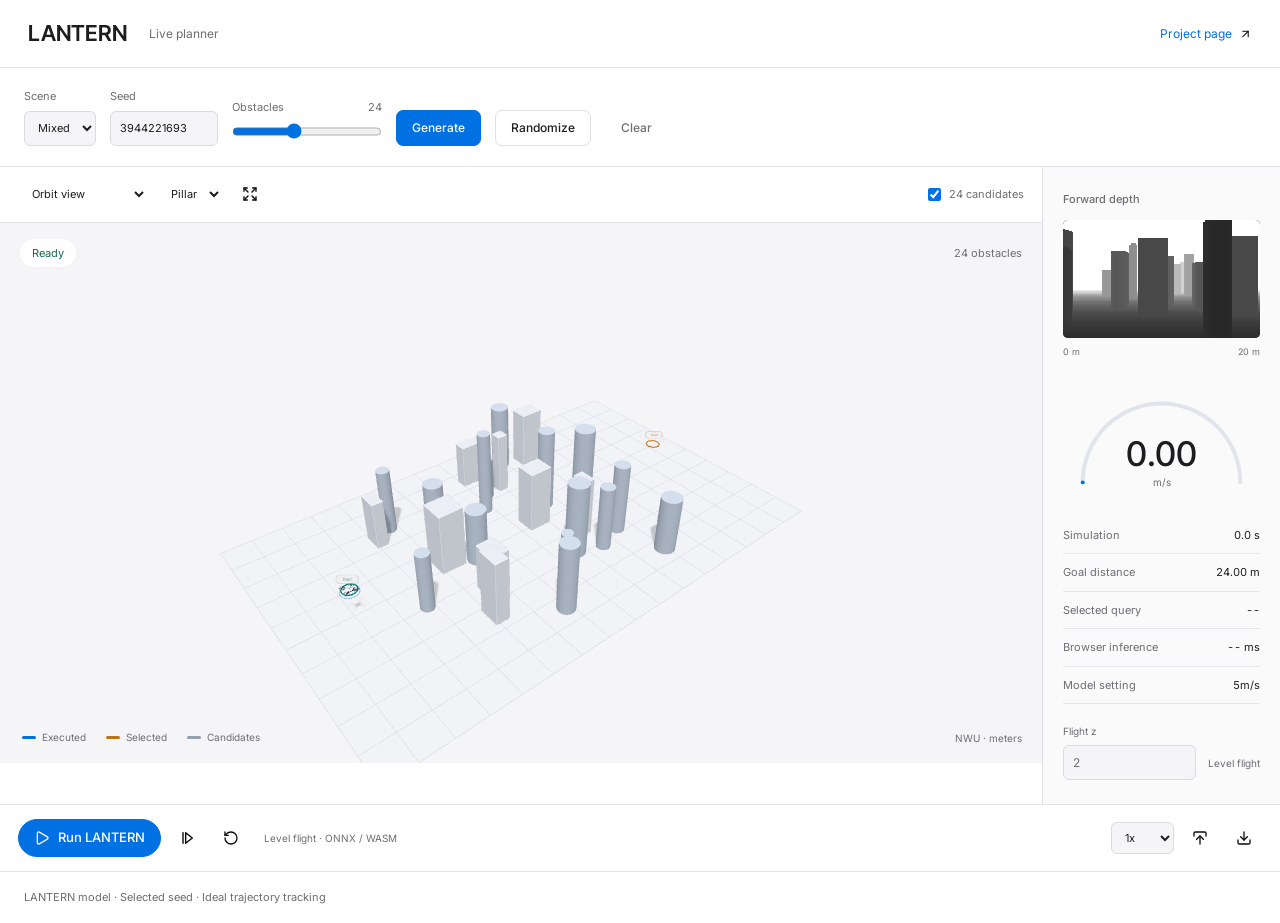
==== commit 0bd0810b: "Keep demo runs restartable and simplify the interface" ====
--- a/demo.html
+++ b/demo.html
@@ -10,7 +10,7 @@
   <link rel="stylesheet" href="assets/project-fonts.css?v=studio-20261114">
   <link rel="stylesheet" href="demo.css?v=studio-demo-20261114">
   <script type="importmap">{"imports":{"three":"./assets/vendor/three.module.js"}}</script>
-  <script src="demo.js?v=studio-demo-20261114" type="module"></script>
+  <script src="demo.js?v=demo-run-20261128" type="module"></script>
 </head>
 <body>
   <header class="demo-header">
@@ -63,14 +63,6 @@
     </div>
   </main>
   <p class="sandbox-note">LANTERN model · <span id="scene-selection">Custom scene</span> · Ideal trajectory tracking</p>
-  <details class="model-details"><summary>Model and environment</summary>
-    <p>Randomize uses demo seeds screened for fixed-height flight, precise stopping, a final approach without loops, and a total path at most 1.35 times the start-to-goal distance. Other obstacle counts are screened with live inference before display. Manually entered seeds and edited scenes are unscreened. These selected examples are separate from the paper's benchmarks.</p>
-    <p>The publication weights run locally with web terminal tuning in ONNX Runtime Web. Each step renders a new 160 x 96 axial-depth image (90 x 60 degree field of view, 20 m range) and predicts 24 trajectory endpoints and costs. This level-flight demo projects candidates to the chosen height and ranks geometrically feasible candidates by predicted cost. Obstacle footprints are checked so the vehicle cannot fly over them.</p>
-    <p>A separate web execution controller checks a smooth quintic stop near the goal and follows it to rest when its path is clear. This controller uses the generated scene geometry; it is not part of the paper's learned planner. Its settings and seed selection are recorded in run exports. Flights are computed afresh, without recorded trajectories.</p>
-    <p>Tracking follows the analytic trajectory reference at 10 Hz, without rigid-body dynamics, sensor noise or transport delay. Collision uses a 0.22 m vehicle radius. Arrival requires 3D error at most 0.1 m and speed at most 0.2m/s for 0.5 s. Runs stop on collision, scene exit or a 40 s timeout. These interactive scenes are separate from the paper's physical simulation and evaluation results.</p>
-    <p>Checkpoint SHA-256: <code>9707db065961831e109527476ceb8eb78164b16fd3e5cf58875189e066dae13b</code></p>
-    <a href="assets/planner-metadata.json" target="_blank" rel="noopener">Model metadata</a>
-  </details>
   <noscript>JavaScript is required to run the planner.</noscript>
 </body>
 </html>
